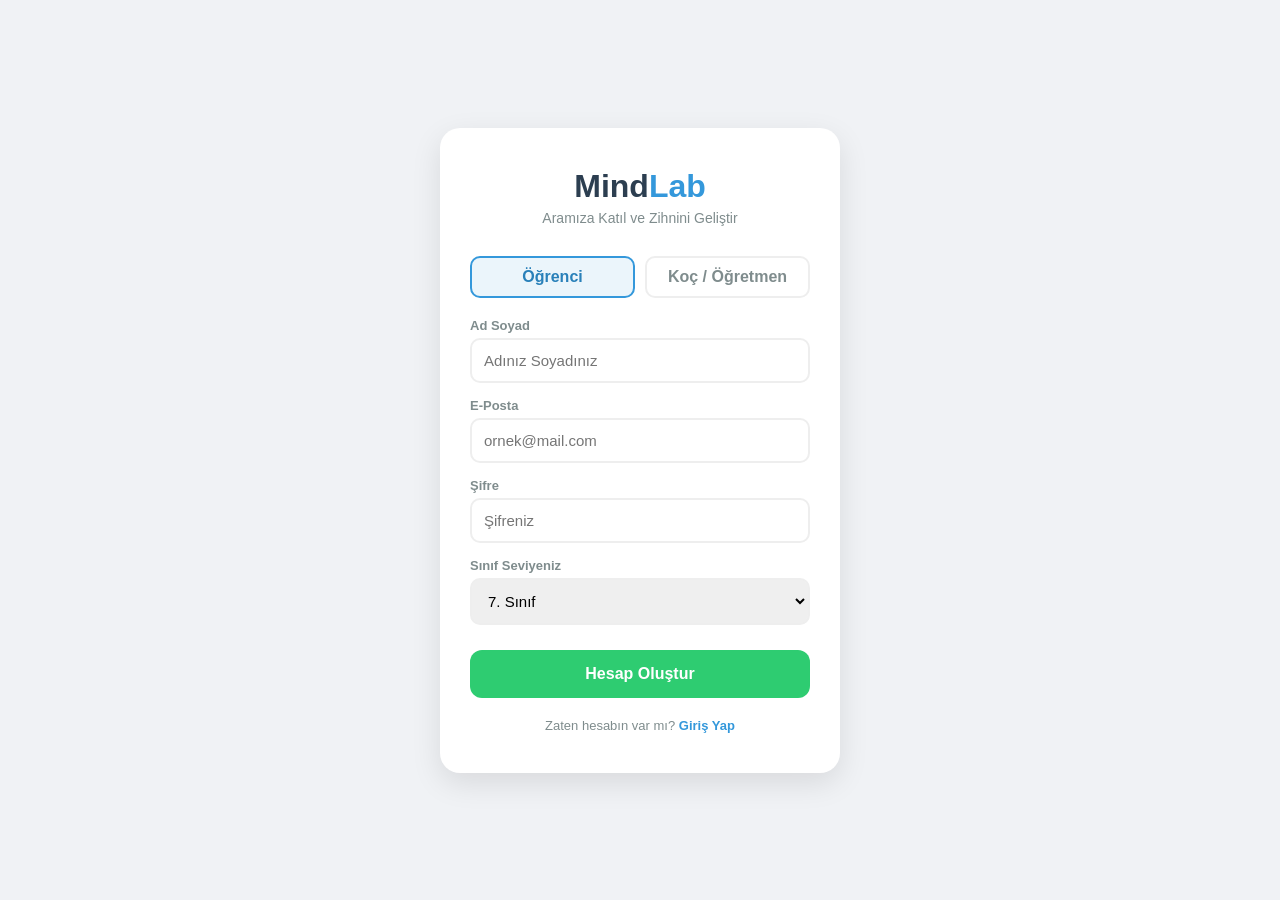
==== frontend/register.html @ 9865cb6d "Add files via upload" ====
<!DOCTYPE html>
<html lang="tr">
<head>
    <meta charset="UTF-8">
    <meta name="viewport" content="width=device-width, initial-scale=1.0">
    <title>MindLab - Kayıt Ol</title>
    <link rel="stylesheet" href="style.css">
    <link rel="stylesheet" href="https://cdnjs.cloudflare.com/ajax/libs/font-awesome/6.0.0/css/all.min.css">
    <style>
        .register-container {
            background: white;
            padding: 40px 30px;
            border-radius: 20px;
            box-shadow: 0 10px 30px rgba(0,0,0,0.1);
            text-align: center;
            width: 100%;
            max-width: 400px;
            max-height: 90vh;
            overflow-y: auto;
        }
        .logo { font-size: 32px; font-weight: 900; color: #2c3e50; margin-bottom: 5px; }
        .logo span { color: #3498db; }
        .subtitle { color: #7f8c8d; margin-bottom: 30px; font-size: 14px; }
        
        .role-selector { display: flex; gap: 10px; margin-bottom: 20px; }
        .role-option {
            flex: 1; padding: 10px; border: 2px solid #eee; border-radius: 10px; cursor: pointer;
            font-weight: bold; color: #7f8c8d; transition: 0.2s;
        }
        .role-option.active { border-color: #3498db; background: #ebf5fb; color: #2980b9; }

        .input-group { margin-bottom: 15px; text-align: left; }
        .input-group label { display: block; font-size: 13px; color: #7f8c8d; margin-bottom: 5px; font-weight: bold; }
        .input-group input, .input-group select {
            width: 100%; padding: 12px; border: 2px solid #eee; border-radius: 10px; font-size: 15px; outline: none; transition: 0.2s;
        }
        .input-group input:focus, .input-group select:focus { border-color: #3498db; }

        .submit-btn {
            width: 100%; padding: 15px; border: none; border-radius: 12px; background: #2ecc71; color: white;
            font-size: 16px; font-weight: bold; cursor: pointer; margin-top: 10px; transition: 0.2s;
        }
        .submit-btn:hover { background: #27ae60; }
        
        .login-link { margin-top: 20px; font-size: 13px; color: #7f8c8d; }
        .login-link a { color: #3498db; font-weight: bold; text-decoration: none; }
    </style>
</head>
<body>
    <div class="register-container">
        <div class="logo">Mind<span>Lab</span></div>
        <p class="subtitle">Aramıza Katıl ve Zihnini Geliştir</p>

        <!-- Koç Davet Bildirimi (URL'de parametre varsa script ile gösterilecek) -->
        <div id="invite-banner" style="display: none; background: #eafaf1; color: #1e8449; padding: 15px; border-radius: 12px; margin-bottom: 20px; border: 1px solid #2ecc71; font-size: 13px; font-weight: bold; text-align: left;">
            <i class="fas fa-check-circle"></i> Bir koç tarafından davet edildiniz! Kayıt olduktan sonra otomatik olarak koçunuzun sınıfına ekleneceksiniz.
        </div>

        <div class="role-selector">
            <div class="role-option active" id="role-student" onclick="setRole('student')">Öğrenci</div>
            <div class="role-option" id="role-coach" onclick="setRole('coach')">Koç / Öğretmen</div>
        </div>

        <div class="input-group">
            <label>Ad Soyad</label>
            <input type="text" id="reg-name" placeholder="Adınız Soyadınız" required>
        </div>

        <div class="input-group">
            <label>E-Posta</label>
            <input type="email" id="reg-email" placeholder="ornek@mail.com" required>
        </div>
        
        <div class="input-group">
            <label>Şifre</label>
            <input type="password" id="reg-password" placeholder="Şifreniz" required>
        </div>

        <div class="input-group" id="student-fields">
            <label>Sınıf Seviyeniz</label>
            <select id="grade-select">
                <option value="5">5. Sınıf</option>
                <option value="6">6. Sınıf</option>
                <option value="7" selected>7. Sınıf</option>
                <option value="8">8. Sınıf</option>
            </select>
        </div>

        <div class="input-group" id="coach-fields" style="display: none;">
            <label>Kurum / Okul Adı</label>
            <input type="text" id="reg-school" placeholder="Görev yaptığınız okul">
        </div>

        <button class="submit-btn" onclick="registerUser()">Hesap Oluştur</button>

        <div class="login-link">
            Zaten hesabın var mı? <a href="index.html">Giriş Yap</a>
        </div>
    </div>

    
    <script>
        document.getElementById('register-form').addEventListener('submit', async function(e) {
            e.preventDefault();
            const username = document.getElementById('name').value;
            const password = document.getElementById('password').value;
            const role = document.getElementById('role').value;
            const grade = parseInt(document.getElementById('grade').value) || 7;

            try {
                const response = await fetch('/api/register', {
                    method: 'POST',
                    headers: { 'Content-Type': 'application/json' },
                    body: JSON.stringify({ username, password, role, grade })
                });

                const data = await response.json();

                if (response.ok) {
                    localStorage.setItem('token', data.access_token);
                    localStorage.setItem('currentRole', data.role);
                    localStorage.setItem('userName', data.username);
                    localStorage.setItem('userGrade', data.grade);

                    if (data.role === 'Öğrenci') {
                        window.location.href = 'dashboard.html';
                    } else {
                        window.location.href = 'coach_dashboard.html';
                    }
                } else {
                    alert('Kayıt başarısız: ' + (data.detail || 'Bilinmeyen hata'));
                }
            } catch (err) {
                alert('Sunucuya bağlanılamadı!');
            }
        });
    </script>

</body>
</html>
---- frontend/style.css ----
* {
    box-sizing: border-box;
    margin: 0;
    padding: 0;
    font-family: 'Segoe UI', Tahoma, Geneva, Verdana, sans-serif;
}

body {
    background-color: #f0f2f5;
    display: flex;
    justify-content: center;
    align-items: center;
    height: 100dvh;
    color: #333;
    margin: 0;
    overflow: hidden;
}

/* Scrollbar Gizleme */
::-webkit-scrollbar { display: none; }
* { -ms-overflow-style: none; scrollbar-width: none; }

.app-container {
    width: 100%;
    max-width: 480px;
    background-color: white;
    height: 100dvh;
    box-shadow: 0 0 20px rgba(0,0,0,0.1);
    display: flex;
    flex-direction: column;
    position: relative;
    overflow: hidden;
}

header {
    padding: 20px;
    text-align: center;
    background-color: #2c3e50;
    color: white;
}

header h1 { margin-bottom: 5px; font-size: 24px; }
.module-title { font-size: 14px; opacity: 0.8; }

.context-area {
    padding: 20px;
    border-bottom: 1px solid #eee;
}

.graph-placeholder {
    width: 100%;
    height: 200px;
    background: #fff;
    border-radius: 8px;
    margin-bottom: 15px;
}

.instruction {
    font-size: 14px;
    color: #666;
    text-align: center;
    line-height: 1.4;
}

.swipe-area {
    flex: 1;
    position: relative;
    display: flex;
    justify-content: center;
    align-items: center;
    background-color: #f9f9f9;
    overflow: hidden;
}

.indicator {
    position: absolute;
    top: 50%;
    transform: translateY(-50%);
    font-size: 24px;
    font-weight: bold;
    opacity: 0;
    transition: opacity 0.2s;
    z-index: 1;
    text-align: center;
}
.indicator small { font-size: 12px; font-weight: normal; }
.indicator.left { left: 20px; color: #e74c3c; }
.indicator.right { right: 20px; color: #2ecc71; }

.card-container {
    position: relative;
    width: 300px;
    height: 200px;
    z-index: 10;
}

.card {
    position: absolute;
    width: 100%;
    height: 100%;
    background-color: white;
    border-radius: 12px;
    box-shadow: 0 4px 15px rgba(0,0,0,0.1);
    display: flex;
    justify-content: center;
    align-items: center;
    padding: 20px;
    text-align: center;
    font-size: 18px;
    font-weight: 500;
    cursor: grab;
    user-select: none;
    transition: transform 0.3s ease;
    border: 2px solid transparent;
}
.card:active { cursor: grabbing; }

.results-area {
    flex: 1;
    padding: 30px;
    display: flex;
    flex-direction: column;
    justify-content: center;
    background-color: white;
}

.results-area.hidden { display: none; }

.results-area h2 {
    text-align: center;
    margin-bottom: 20px;
    color: #2c3e50;
}

.metric {
    display: flex;
    justify-content: space-between;
    padding: 15px 0;
    border-bottom: 1px solid #eee;
    font-size: 16px;
}

.metric span:last-child {
    font-weight: bold;
    color: #3498db;
}

.feedback-msg {
    margin-top: 20px;
    font-style: italic;
    color: #555;
    text-align: center;
    line-height: 1.5;
}

.restart-btn {
    margin-top: 30px;
    padding: 15px;
    background-color: #2ecc71;
    color: white;
    border: none;
    border-radius: 8px;
    font-size: 16px;
    font-weight: bold;
    cursor: pointer;
}
.restart-btn:hover { background-color: #27ae60; }
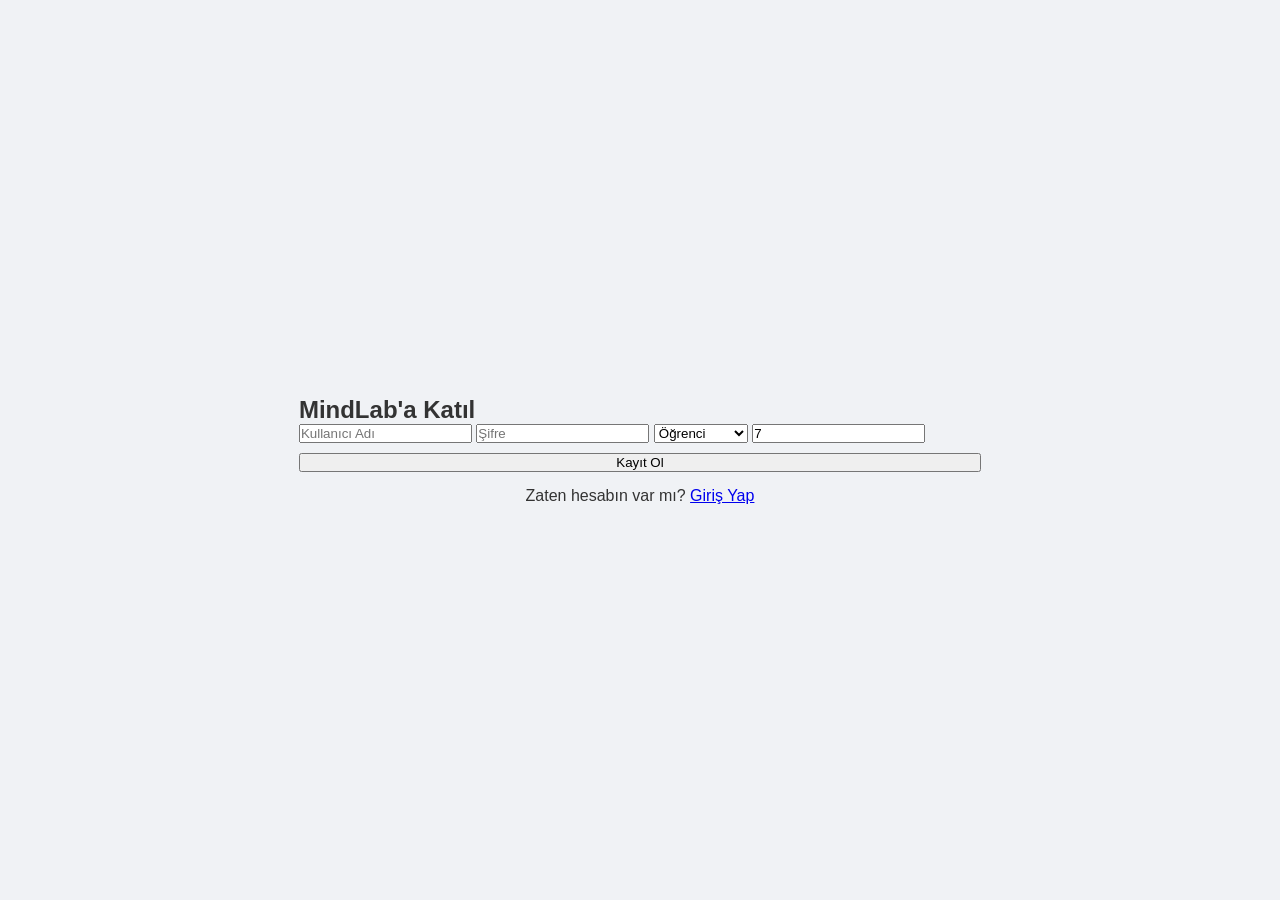
==== commit 910f131c: "Update register.html" ====
--- a/frontend/register.html
+++ b/frontend/register.html
@@ -2,110 +2,32 @@
 <html lang="tr">
 <head>
     <meta charset="UTF-8">
-    <meta name="viewport" content="width=device-width, initial-scale=1.0">
-    <title>MindLab - Kayıt Ol</title>
+    <title>Kayıt Ol - MindLab</title>
     <link rel="stylesheet" href="style.css">
-    <link rel="stylesheet" href="https://cdnjs.cloudflare.com/ajax/libs/font-awesome/6.0.0/css/all.min.css">
-    <style>
-        .register-container {
-            background: white;
-            padding: 40px 30px;
-            border-radius: 20px;
-            box-shadow: 0 10px 30px rgba(0,0,0,0.1);
-            text-align: center;
-            width: 100%;
-            max-width: 400px;
-            max-height: 90vh;
-            overflow-y: auto;
-        }
-        .logo { font-size: 32px; font-weight: 900; color: #2c3e50; margin-bottom: 5px; }
-        .logo span { color: #3498db; }
-        .subtitle { color: #7f8c8d; margin-bottom: 30px; font-size: 14px; }
-        
-        .role-selector { display: flex; gap: 10px; margin-bottom: 20px; }
-        .role-option {
-            flex: 1; padding: 10px; border: 2px solid #eee; border-radius: 10px; cursor: pointer;
-            font-weight: bold; color: #7f8c8d; transition: 0.2s;
-        }
-        .role-option.active { border-color: #3498db; background: #ebf5fb; color: #2980b9; }
-
-        .input-group { margin-bottom: 15px; text-align: left; }
-        .input-group label { display: block; font-size: 13px; color: #7f8c8d; margin-bottom: 5px; font-weight: bold; }
-        .input-group input, .input-group select {
-            width: 100%; padding: 12px; border: 2px solid #eee; border-radius: 10px; font-size: 15px; outline: none; transition: 0.2s;
-        }
-        .input-group input:focus, .input-group select:focus { border-color: #3498db; }
-
-        .submit-btn {
-            width: 100%; padding: 15px; border: none; border-radius: 12px; background: #2ecc71; color: white;
-            font-size: 16px; font-weight: bold; cursor: pointer; margin-top: 10px; transition: 0.2s;
-        }
-        .submit-btn:hover { background: #27ae60; }
-        
-        .login-link { margin-top: 20px; font-size: 13px; color: #7f8c8d; }
-        .login-link a { color: #3498db; font-weight: bold; text-decoration: none; }
-    </style>
 </head>
 <body>
-    <div class="register-container">
-        <div class="logo">Mind<span>Lab</span></div>
-        <p class="subtitle">Aramıza Katıl ve Zihnini Geliştir</p>
-
-        <!-- Koç Davet Bildirimi (URL'de parametre varsa script ile gösterilecek) -->
-        <div id="invite-banner" style="display: none; background: #eafaf1; color: #1e8449; padding: 15px; border-radius: 12px; margin-bottom: 20px; border: 1px solid #2ecc71; font-size: 13px; font-weight: bold; text-align: left;">
-            <i class="fas fa-check-circle"></i> Bir koç tarafından davet edildiniz! Kayıt olduktan sonra otomatik olarak koçunuzun sınıfına ekleneceksiniz.
-        </div>
-
-        <div class="role-selector">
-            <div class="role-option active" id="role-student" onclick="setRole('student')">Öğrenci</div>
-            <div class="role-option" id="role-coach" onclick="setRole('coach')">Koç / Öğretmen</div>
-        </div>
-
-        <div class="input-group">
-            <label>Ad Soyad</label>
-            <input type="text" id="reg-name" placeholder="Adınız Soyadınız" required>
-        </div>
-
-        <div class="input-group">
-            <label>E-Posta</label>
-            <input type="email" id="reg-email" placeholder="ornek@mail.com" required>
-        </div>
-        
-        <div class="input-group">
-            <label>Şifre</label>
-            <input type="password" id="reg-password" placeholder="Şifreniz" required>
-        </div>
-
-        <div class="input-group" id="student-fields">
-            <label>Sınıf Seviyeniz</label>
-            <select id="grade-select">
-                <option value="5">5. Sınıf</option>
-                <option value="6">6. Sınıf</option>
-                <option value="7" selected>7. Sınıf</option>
-                <option value="8">8. Sınıf</option>
+    <div class="login-container">
+        <h2>MindLab'a Katıl</h2>
+        <form id="register-form">
+            <input type="text" id="reg-name" placeholder="Kullanıcı Adı" required>
+            <input type="password" id="reg-password" placeholder="Şifre" required>
+            <select id="reg-role" required>
+                <option value="Öğrenci">Öğrenci</option>
+                <option value="Koç">Eğitim Koçu</option>
             </select>
-        </div>
-
-        <div class="input-group" id="coach-fields" style="display: none;">
-            <label>Kurum / Okul Adı</label>
-            <input type="text" id="reg-school" placeholder="Görev yaptığınız okul">
-        </div>
-
-        <button class="submit-btn" onclick="registerUser()">Hesap Oluştur</button>
-
-        <div class="login-link">
-            Zaten hesabın var mı? <a href="index.html">Giriş Yap</a>
-        </div>
+            <input type="number" id="reg-grade" placeholder="Sınıfınız (Örn: 7)" value="7" required>
+            <button type="submit" class="btn" style="margin-top:10px; width:100%;">Kayıt Ol</button>
+        </form>
+        <p style="margin-top: 15px; text-align:center;">Zaten hesabın var mı? <a href="index.html">Giriş Yap</a></p>
     </div>
 
-    
     <script>
         document.getElementById('register-form').addEventListener('submit', async function(e) {
-            e.preventDefault();
-            const username = document.getElementById('name').value;
-            const password = document.getElementById('password').value;
-            const role = document.getElementById('role').value;
-            const grade = parseInt(document.getElementById('grade').value) || 7;
+            e.preventDefault(); // Sayfanın yenilenmesini engeller
+            const username = document.getElementById('reg-name').value;
+            const password = document.getElementById('reg-password').value;
+            const role = document.getElementById('reg-role').value;
+            const grade = parseInt(document.getElementById('reg-grade').value) || 7;
 
             try {
                 const response = await fetch('/api/register', {
@@ -113,20 +35,14 @@
                     headers: { 'Content-Type': 'application/json' },
                     body: JSON.stringify({ username, password, role, grade })
                 });
-
                 const data = await response.json();
-
+                
                 if (response.ok) {
                     localStorage.setItem('token', data.access_token);
                     localStorage.setItem('currentRole', data.role);
                     localStorage.setItem('userName', data.username);
                     localStorage.setItem('userGrade', data.grade);
-
-                    if (data.role === 'Öğrenci') {
-                        window.location.href = 'dashboard.html';
-                    } else {
-                        window.location.href = 'coach_dashboard.html';
-                    }
+                    window.location.href = data.role === 'Öğrenci' ? 'dashboard.html' : 'coach_dashboard.html';
                 } else {
                     alert('Kayıt başarısız: ' + (data.detail || 'Bilinmeyen hata'));
                 }
@@ -135,6 +51,5 @@
             }
         });
     </script>
-
 </body>
 </html>
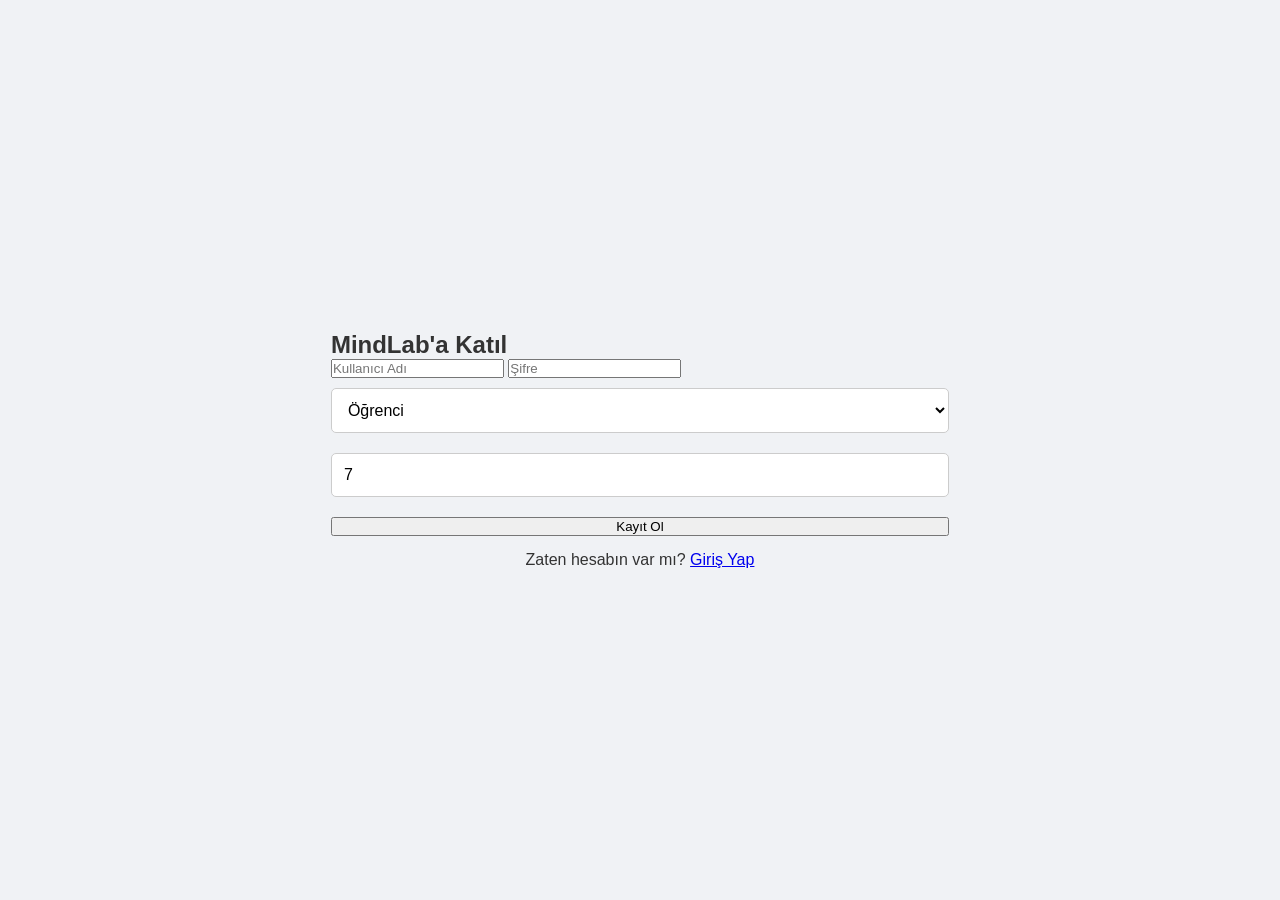
==== commit 51615156: "Update register.html" ====
--- a/frontend/register.html
+++ b/frontend/register.html
@@ -4,6 +4,26 @@
     <meta charset="UTF-8">
     <title>Kayıt Ol - MindLab</title>
     <link rel="stylesheet" href="style.css">
+    <style>
+        /* Sadece bu sayfadaki yeni kutuları diğerleriyle uyumlu hale getiren makyaj */
+        .login-container select, 
+        .login-container input[type="number"] {
+            width: 100%;
+            padding: 12px;
+            margin: 10px 0;
+            border: 1px solid #ccc;
+            border-radius: 5px;
+            box-sizing: border-box;
+            font-size: 16px;
+            font-family: inherit;
+            background-color: #fff;
+        }
+        .login-container select:focus, 
+        .login-container input[type="number"]:focus {
+            outline: none;
+            border-color: #3498db;
+        }
+    </style>
 </head>
 <body>
     <div class="login-container">
@@ -15,7 +35,7 @@
                 <option value="Öğrenci">Öğrenci</option>
                 <option value="Koç">Eğitim Koçu</option>
             </select>
-            <input type="number" id="reg-grade" placeholder="Sınıfınız (Örn: 7)" value="7" required>
+            <input type="number" id="reg-grade" placeholder="Sınıfınız (Örn: 7)" value="7" min="1" max="12" required>
             <button type="submit" class="btn" style="margin-top:10px; width:100%;">Kayıt Ol</button>
         </form>
         <p style="margin-top: 15px; text-align:center;">Zaten hesabın var mı? <a href="index.html">Giriş Yap</a></p>
@@ -23,7 +43,7 @@
 
     <script>
         document.getElementById('register-form').addEventListener('submit', async function(e) {
-            e.preventDefault(); // Sayfanın yenilenmesini engeller
+            e.preventDefault();
             const username = document.getElementById('reg-name').value;
             const password = document.getElementById('reg-password').value;
             const role = document.getElementById('reg-role').value;
